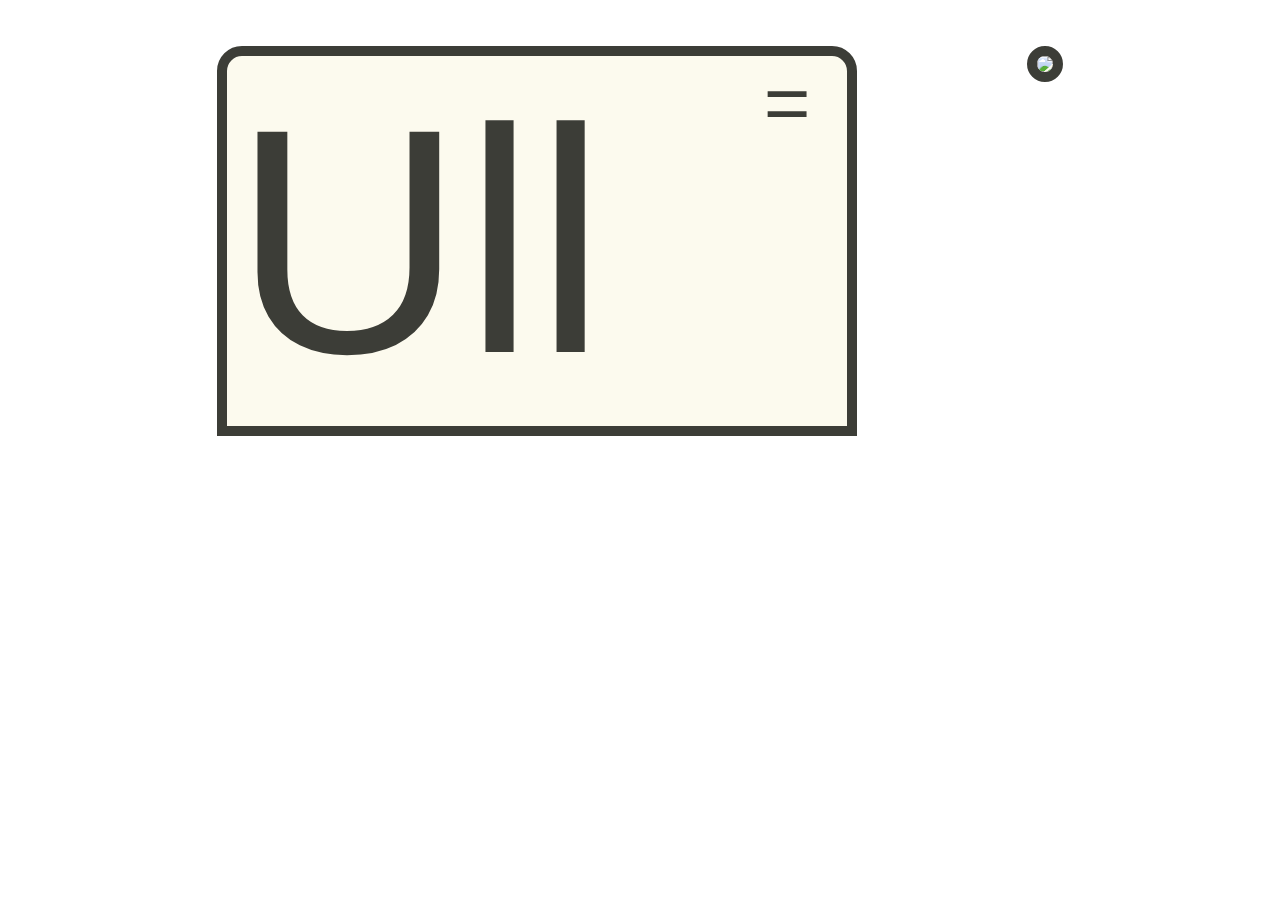
==== index.html @ 9b27edab "Add files via upload" ====
<!DOCTYPE html>
<html>
	<head>
		<meta charset="utf-8">
		<meta name="viewport" content="width=device-width, initial-scale=1">
		<title>Ull</title>
	</head>
	<body>
		<div class="container">
			<div class="dropdown">
				<button class="dropbtn">
					<div class="child-left">
						Ull
					</div>
					<div class="child-right">
						&#61;
					</div>
				</button>
			  		<div class="dropdown-content">
			  			<div class="info">
			  				<a href="pg2.html">lambakj&ouml;t</a>
			  			</div>
			  			<div class="info">
			  				<a href="pg3.html">r&#233;ttir</a>
			  			</div>
			  			<div class="info-bottom">
			  				<a href="pg4.html">lopi</a>
			  			</div>
					</div>
			</div>
			<div id="home-img">
				<a href="https://www.stocksy.com/photo/1260458/portrait-of-an-icelandic-sheep"><img src="images/tsheep.jpeg"></a>
			</div>
		</div>
	</body>
	<link rel="stylesheet" type="text/css" href="style.css">
</html>
---- style.css ----
/*red=#A02334
cream=#FCFAEE
gray=#3C3D37*/

body {
    padding: 3%;
    overflow: hidden;
    background: url(images/knit.jpg);
    background-repeat: no-repeat;
    background-attachment: fixed;
    background-size: cover;
}

.dropbtn {
    display: flex;
    justify-content: flex-start;
    justify-content: space-between;
    font-family: Trebuchet MS, sans-serif;
    font-size: 25vw;
    color: #3C3D37;
    text-decoration: none;
    width: 50vw;
    border: solid #3C3D37 10px;
    text-align: left;
    background-color: #FCFAEE;
    border-top-left-radius: 25px;
    border-top-right-radius: 25px;
}

.child-left {
    width: fit-content;
    justify-content: flex-start;
    justify-content: space-between;
}  

.child-right {
    transition: transform .5s ease-in-out;
    width: fit-content;
    justify-content: flex-start;
    justify-content: space-between;
    font-size: 25%;
    margin-right: 5%;
}  

.dropdown:hover .child-right {
  transform: rotate(-90deg);
}

.dropdown {
    position: relative;
    display: block;
    width: 50vw;
    border-bottom-left-radius: 0px;
    border-bottom-right-radius: 0px;
}

.dropdown-content {
    display: none;
}

.info {
    justify-content: flex-start;
    justify-content: space-between;
    text-align: left;
    padding-left: 5px;
    background-color: #FCFAEE;
    color: #3C3D37;
    border: solid #3C3D37 5px;
    font-family: Trebuchet MS, sans-serif;
    font-size: 5vw;
}

.info:hover a {
    color: #FCFAEE;
    text-decoration: none;
    background-color: transparent;
}

.info-bottom {
    justify-content: flex-start;
    justify-content: space-between;
    text-align: left;
    padding-left: 5px;
    background-color: #FCFAEE;
    color: #3C3D37;
    border: solid #3C3D37 5px;
    font-family: Trebuchet MS, sans-serif;
    font-size: 5vw;
    border-bottom-left-radius: 25px;
    border-bottom-right-radius: 25px;
}

.info-bottom:hover a {
    color: #FCFAEE;
    text-decoration: none;
    background-color: transparent;
}

.dropdown-content a {
    display: block;
    color: #3C3D37;
    text-decoration: none;
}

.dropdown:hover .dropdown-content {
    display: block;
    color: #FCFAEE;
    background-color: transparent;
}

.dropdown :hover {
    border-color: #FCFAEE;
    background-color: #A02334;
    color: #FCFAEE;
    cursor: pointer;
    transition: all .3s ease;
}

.dropbtn :hover {
    background-color: transparent;
    color: #FCFAEE;
}

.container {
    display: flex;
    justify-content: space-evenly;
    flex-direction: row;
}

img {
    width: 33vw;
    justify-self: center;
    align-self: center;
    border: solid #3C3D37 10px;
    border-radius: 25px;
    background-color: #FCFAEE;
}

#home-image {
        justify-self: center;
    align-self: center;
    border: solid #3C3D37 10px;
    border-radius: 25px;
    background-color: #FCFAEE;
}
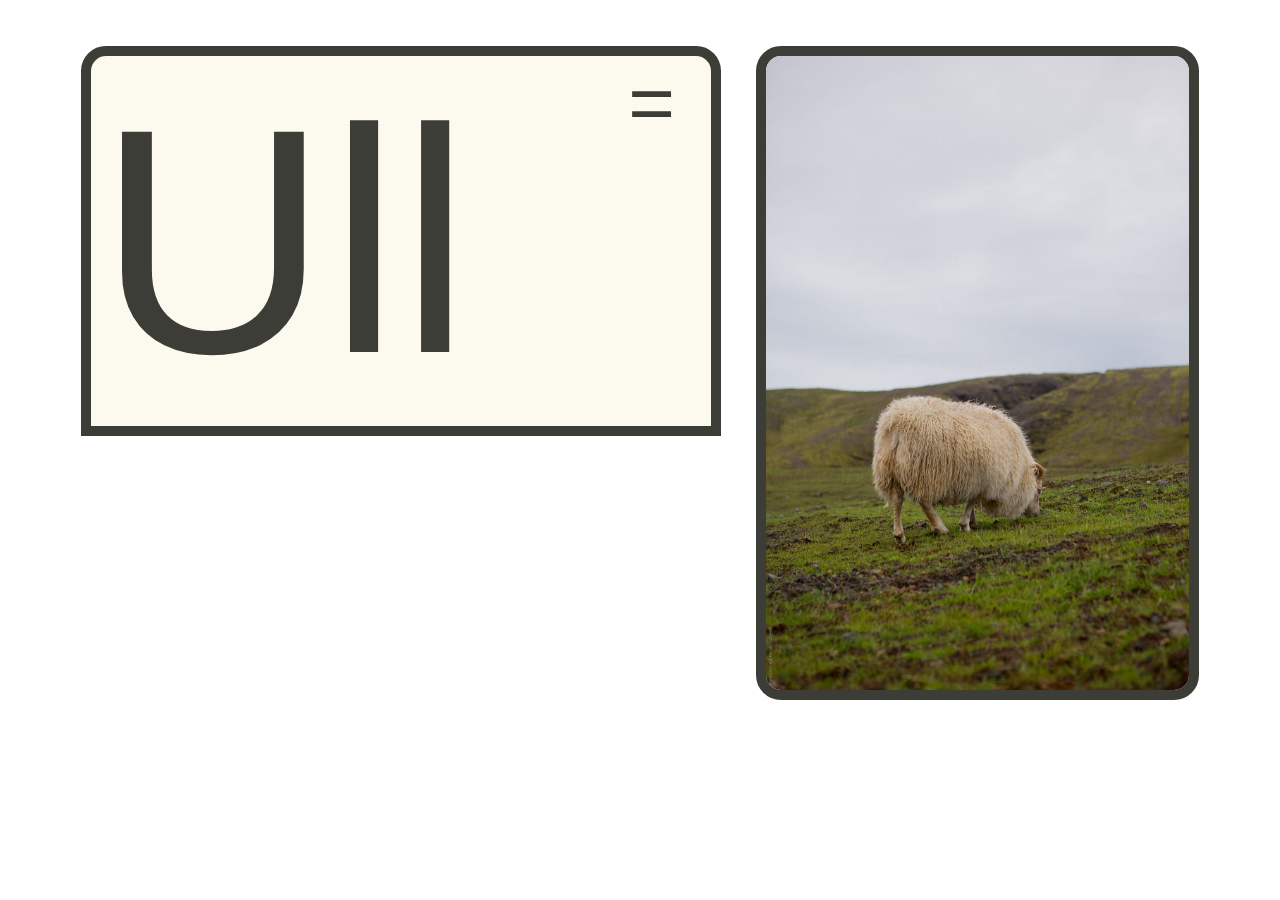
==== commit 56771c21: "Update index.html" ====
--- a/index.html
+++ b/index.html
@@ -29,9 +29,9 @@
 					</div>
 			</div>
 			<div id="home-img">
-				<a href="https://www.stocksy.com/photo/1260458/portrait-of-an-icelandic-sheep"><img src="images/tsheep.jpeg"></a>
+				<a href="https://www.stocksy.com/photo/1260458/portrait-of-an-icelandic-sheep"><img src="tsheep.jpeg"></a>
 			</div>
 		</div>
 	</body>
 	<link rel="stylesheet" type="text/css" href="style.css">
-</html>+</html>
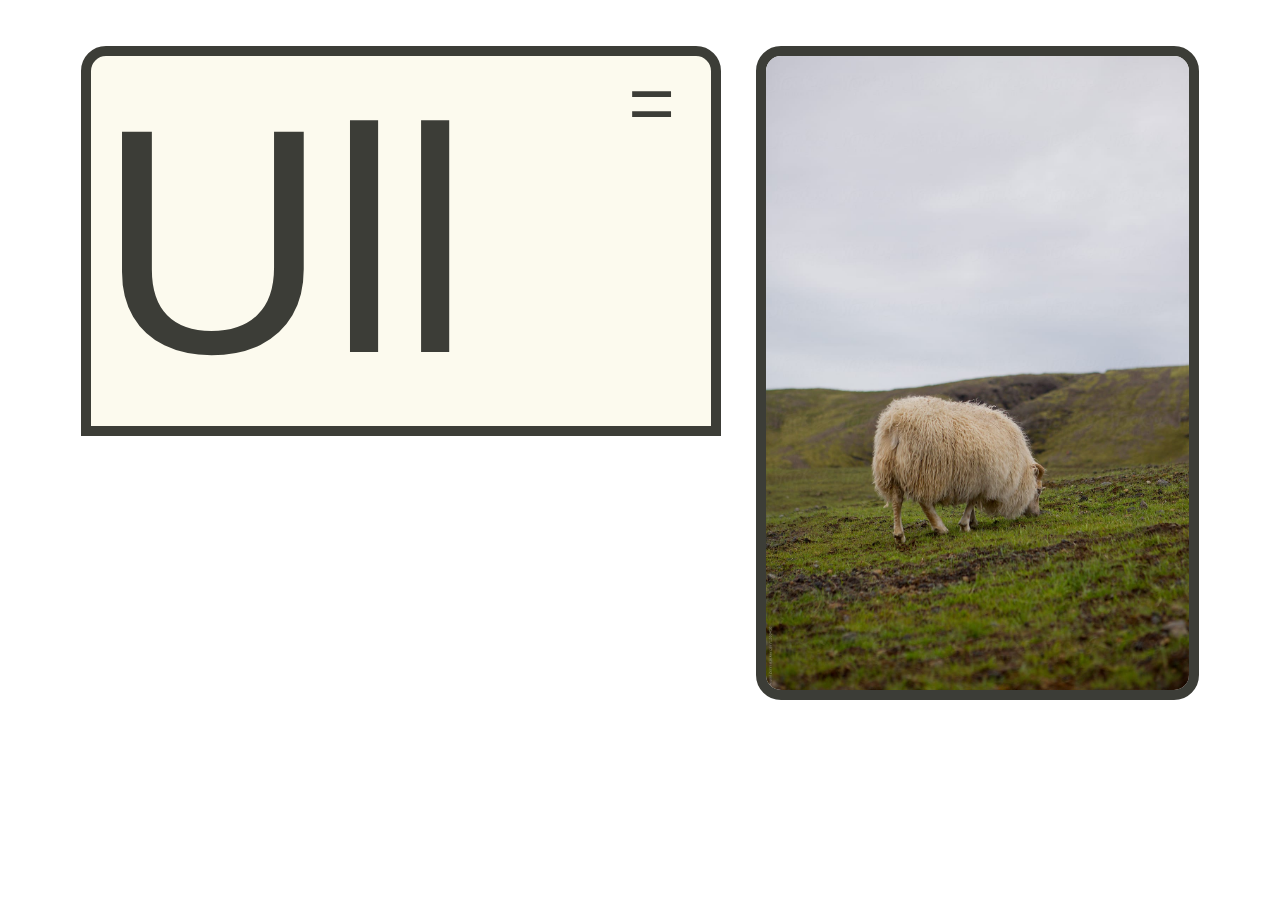
==== commit 1be04843: "Update index.html" ====
--- a/index.html
+++ b/index.html
@@ -28,7 +28,7 @@
 			  			</div>
 					</div>
 			</div>
-			<div id="home-img">
+			<div id="image-container">
 				<a href="https://www.stocksy.com/photo/1260458/portrait-of-an-icelandic-sheep"><img src="tsheep.jpeg"></a>
 			</div>
 		</div>
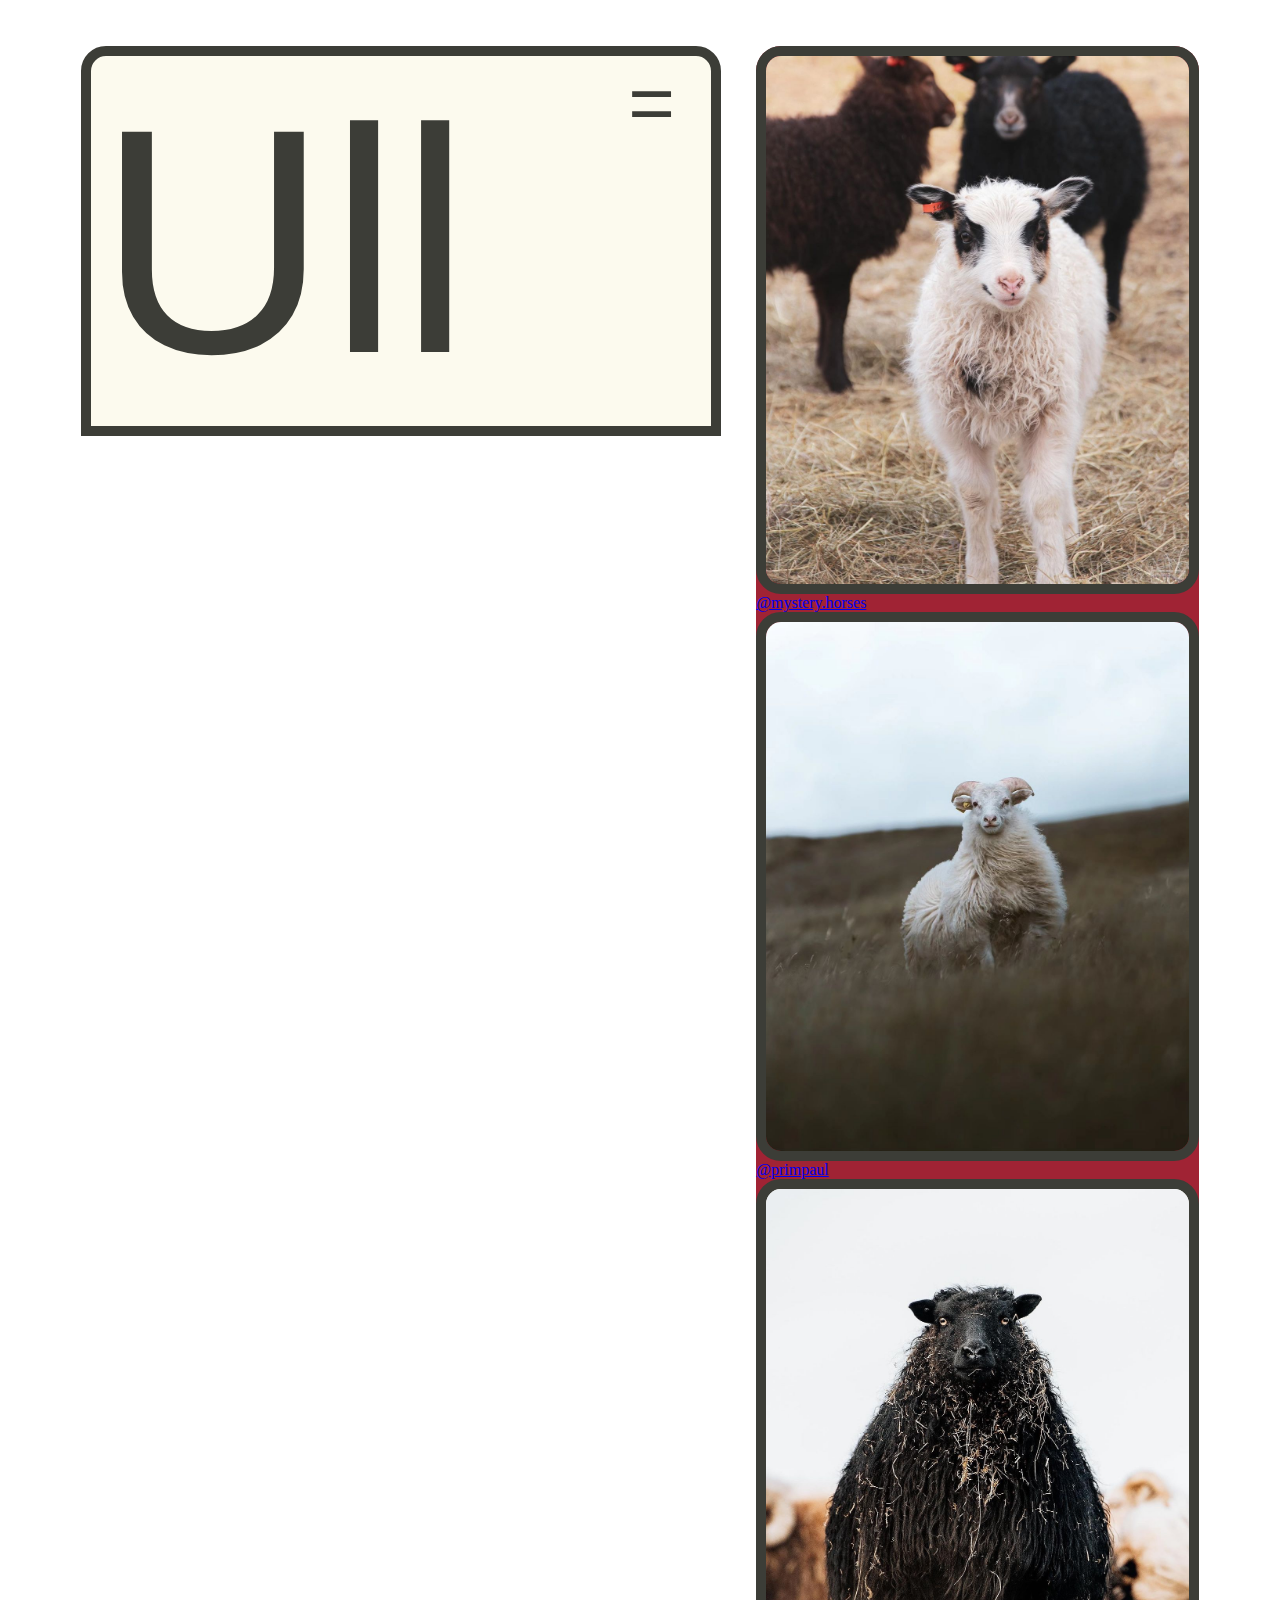
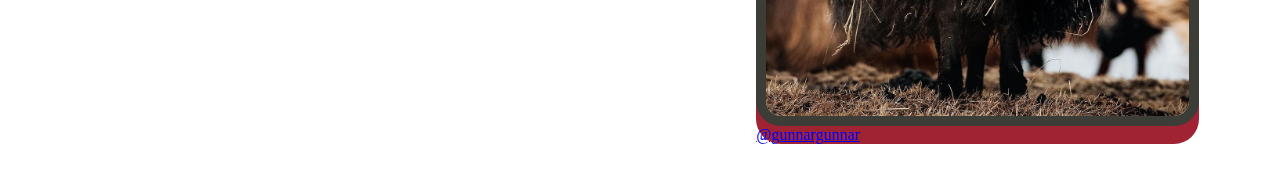
==== commit c510d00a: "Update index.html" ====
--- a/index.html
+++ b/index.html
@@ -1,5 +1,5 @@
 <!DOCTYPE html>
-<html>
+<html lang="is">
 	<head>
 		<meta charset="utf-8">
 		<meta name="viewport" content="width=device-width, initial-scale=1">
@@ -18,10 +18,10 @@
 				</button>
 			  		<div class="dropdown-content">
 			  			<div class="info">
-			  				<a href="pg2.html">lambakj&ouml;t</a>
+			  				<a href="pg2.html">r&#233;ttir</a>
 			  			</div>
 			  			<div class="info">
-			  				<a href="pg3.html">r&#233;ttir</a>
+			  				<a href="pg3.html">&#254;orrabl&#243;t</a>
 			  			</div>
 			  			<div class="info-bottom">
 			  				<a href="pg4.html">lopi</a>
@@ -29,9 +29,21 @@
 					</div>
 			</div>
 			<div id="image-container">
-				<a href="https://www.stocksy.com/photo/1260458/portrait-of-an-icelandic-sheep"><img src="tsheep.jpeg"></a>
+			    <div class="slide">
+			        <img src="smile.jpg">
+			        <a href="https://www.instagram.com/mystery.horses/" class="caption">@mystery.horses</a>
+			    </div>
+			    <div class="slide">
+			        <img src="looking.jpg">
+			        <a href="https://www.instagram.com/primpaul/?hl=en" class="caption">@primpaul</a>
+			    </div>
+			    <div class="slide">
+			        <img src="blacksheep.jpg">
+			        <a href="https://www.instagram.com/gunnargunnar/?hl=en" class="caption">@gunnargunnar</a>
+			    </div>
 			</div>
 		</div>
+		<script type="text/javascript" src="script.js"></script>
 	</body>
 	<link rel="stylesheet" type="text/css" href="style.css">
 </html>
--- a/style.css
+++ b/style.css
@@ -1,11 +1,11 @@
-/*red=#A02334
+/*red=#x
 cream=#FCFAEE
 gray=#3C3D37*/
 
 body {
     padding: 3%;
     overflow: hidden;
-    background: url(images/knit.jpg);
+    background: url(knit.JPG);
     background-repeat: no-repeat;
     background-attachment: fixed;
     background-size: cover;
@@ -44,6 +44,7 @@
 
 .dropdown:hover .child-right {
   transform: rotate(-90deg);
+  cursor: s-resize;
 }
 
 .dropdown {
@@ -74,6 +75,7 @@
     color: #FCFAEE;
     text-decoration: none;
     background-color: transparent;
+    cursor: pointer;
 }
 
 .info-bottom {
@@ -94,6 +96,7 @@
     color: #FCFAEE;
     text-decoration: none;
     background-color: transparent;
+    cursor: pointer;
 }
 
 .dropdown-content a {
@@ -106,6 +109,7 @@
     display: block;
     color: #FCFAEE;
     background-color: transparent;
+    cursor: pointer;
 }
 
 .dropdown :hover {
@@ -114,6 +118,7 @@
     color: #FCFAEE;
     cursor: pointer;
     transition: all .3s ease;
+    cursor: s-resize;
 }
 
 .dropbtn :hover {
@@ -128,6 +133,7 @@
 }
 
 img {
+    display: block;
     width: 33vw;
     justify-self: center;
     align-self: center;
@@ -136,10 +142,28 @@
     background-color: #FCFAEE;
 }
 
-#home-image {
-        justify-self: center;
+#image-container {
+    display: block;
+/*    position: fixed;*/
+    justify-self: center;
     align-self: center;
-    border: solid #3C3D37 10px;
     border-radius: 25px;
-    background-color: #FCFAEE;
-}+    background-color: #A02334;
+/*    border: solid #3C3D37 10px;*/
+/*    fade img, keep bg red*/
+}
+
+img :hover {
+/*    opacity: 70%;*/
+    transition: opacity 0.3s;
+}
+
+#image-container:hover img {
+/*    opacity: 70%;*/
+    transition: opacity 0.3s;
+}
+
+#image-container :hover{
+    border-color: #FCFAEE;
+/*    border-opacity: 100%;*/
+}
